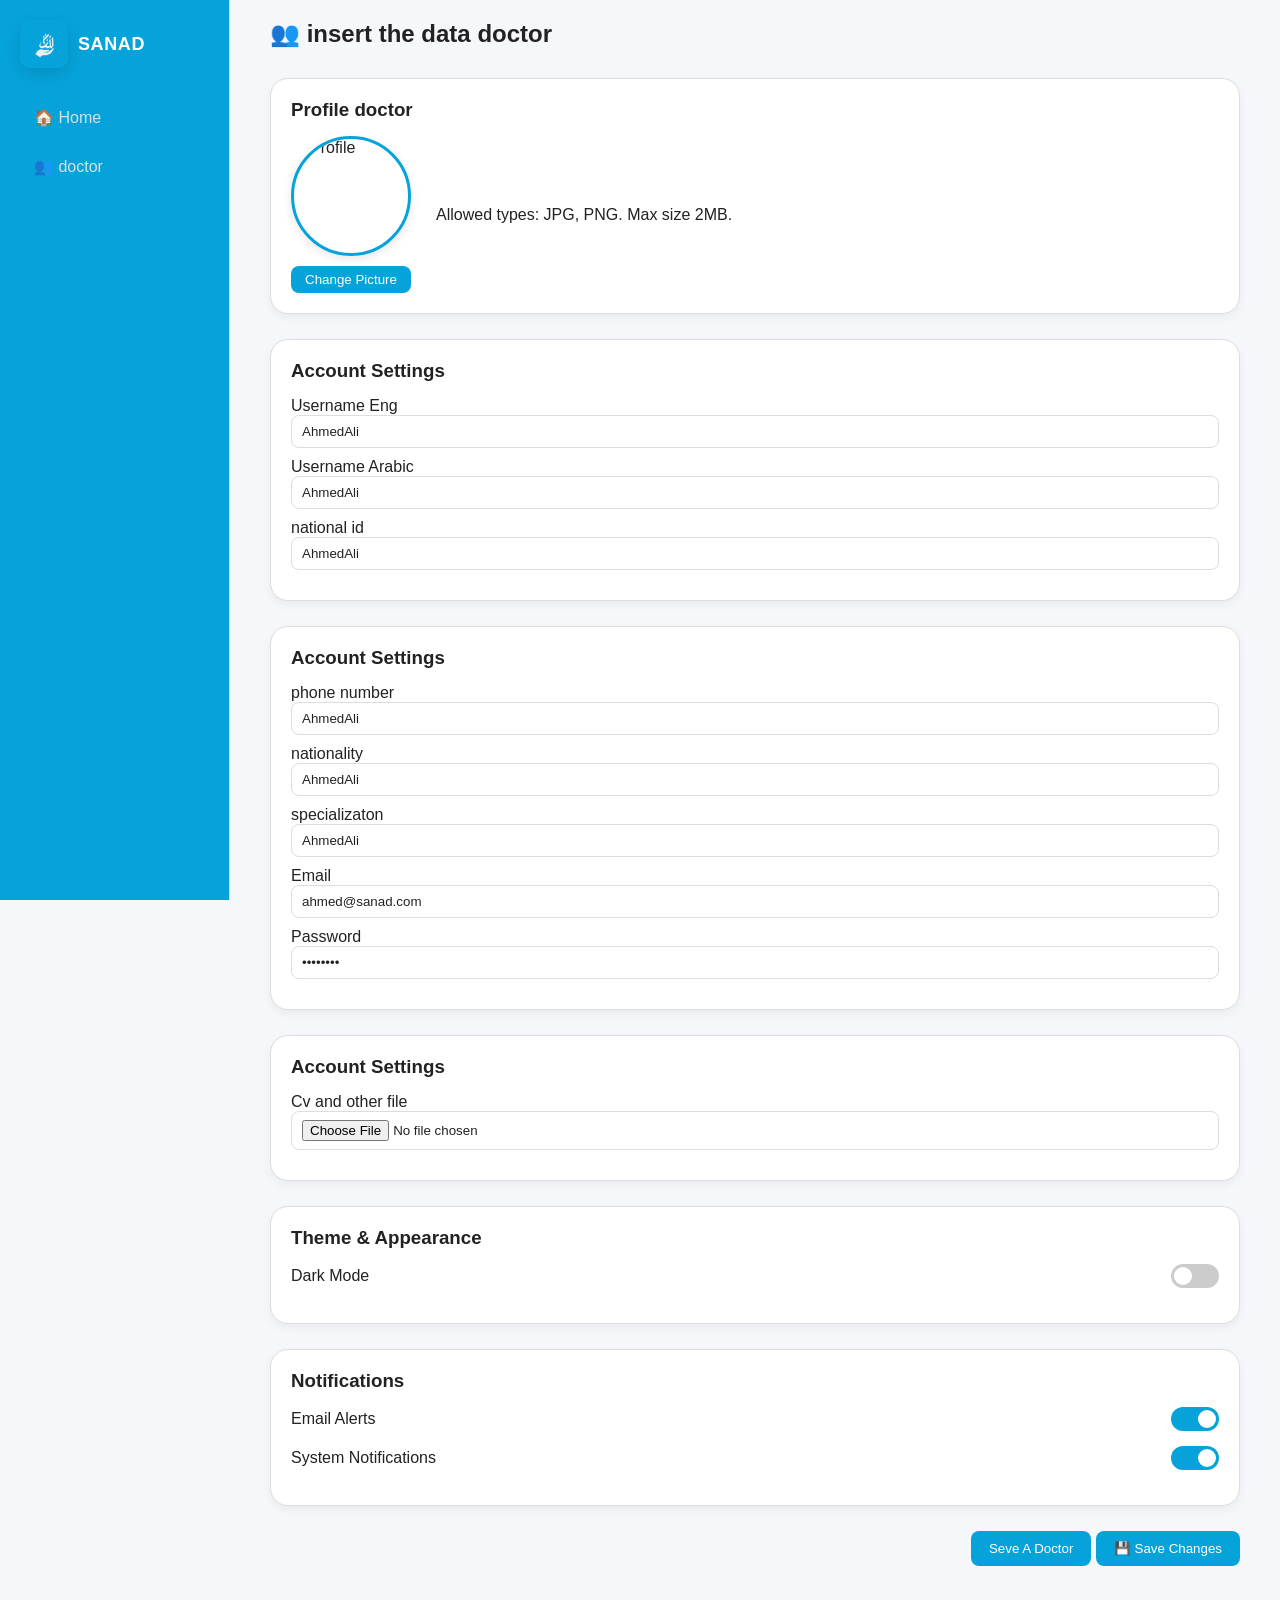
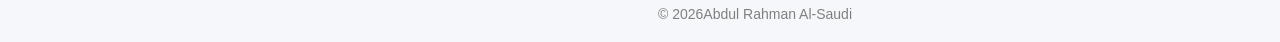
==== Sanad_/html/settings.html @ e752f37d "Initial commit" ====
<!DOCTYPE html>
<html lang="en">
<head>
  <meta charset="UTF-8" />
  <meta name="viewport" content="width=device-width, initial-scale=1.0" />
  <title>SANAD | users</title>
  <style>
    :root {
      --accent: #0ba29d;
      --accent-dark: #08867f;
      --bg: #f5f7fa;
      --card-bg: #fff;
      --text: #222;
      --border: #ddd;
    
    --primary: #06A3DA;
    --secondary: #F57E57;
    --light: #EEF9FF;
    --dark: #091E3E;
    --primary-blue: #14A2E2;
    --dark-blue: #0D2C48;
    --accent-orange: #ef5e32;
    --white: #FFFFFF;
    --light-gray: #F3F6F9;
    --darck-text:rgb(73, 71, 71);
    }

    body.dark-mode {
      --bg: #121212;
      --card-bg: #1e1e1e;
      --text: #f5f5f5;
      --border: #333;
    }

    * {
      box-sizing: border-box;
      font-family: "Poppins", sans-serif;
    }

    body {
      margin: 0;
      background: var(--bg);
      color: var(--text);
      transition: 0.4s;
    }

    .app {
      display: flex;
      min-height: 100vh;
    }

    /* ===== Sidebar ===== */
    .sidebar {
      width: 230px;
      background:var(--primary);
      border-right: 1px solid var(--border);
      padding: 20px;
      display: flex;
      flex-direction: column;
      justify-content: space-between;
      position: fixed;
      height: 100%;
    }

    .brand {
      display: flex;
      align-items: center;
      gap: 10px;
      color: var(--card-bg);
    }

    .brand-logo {
      width:48px;
      height:48px;
      border-radius:10px;
      object-fit:cover;
      box-shadow:0 6px 18px rgba(0,0,0,0.12);
      color: var(--card-bg);
    }.brand-text h3{
      margin:0;
      font-size:18px;
      letter-spacing:0.6px;
      color: var(--card-bg);
}.brand-text small{
      opacity:0.9;
      color: var(--card-bg);
      
}

    .menu {
      margin-top: 30px;
      display: flex;
      flex-direction: column;
      gap: 10px;
    }

    .menu-item {
      text-decoration: none;
      color: var(--border);
      padding: 10px 14px;
      border-radius: 10px;
      transition: 0.3s;
    }

    .menu-item:hover,
    .menu-item.active {
      background: var(--primary);
      color: white;
    }

    /* ===== Main ===== */
    .main {
      margin-left: 230px;
      padding: 20px 40px;
      width: 100%;
    }

    .topbar {
      display: flex;
      justify-content: space-between;
      align-items: center;
      margin-bottom: 30px;
    }

    .topbar h2 {
      margin: 0;
    }

    .card {
      background: var(--card-bg);
      border-radius: 18px;
      padding: 20px;
      box-shadow: 0 4px 10px rgba(0, 0, 0, 0.05);
      margin-bottom: 25px;
      border: 1px solid var(--border);
    }

    .card-head h3 {
      margin: 0 0 15px 0;
    }

    .form label {
      display: flex;
      flex-direction: column;
      margin-bottom: 10px;
    }

    .form input {
      padding: 8px 10px;
      border: 1px solid var(--border);
      border-radius: 8px;
      background: var(--card-bg);
      color: var(--text);
    }

    /* Toggle Switch */
    .switch {
      position: relative;
      display: inline-block;
      width: 48px;
      height: 24px;
    }

    .switch input {
      display: none;
    }

    .slider {
      position: absolute;
      cursor: pointer;
      background-color: #ccc;
      border-radius: 34px;
      top: 0;
      left: 0;
      right: 0;
      bottom: 0;
      transition: 0.4s;
    }

    .slider:before {
      position: absolute;
      content: "";
      height: 18px;
      width: 18px;
      left: 3px;
      bottom: 3px;
      background-color: white;
      border-radius: 50%;
      transition: 0.4s;
    }

    input:checked + .slider {
      background-color: var(--primary);
    }

    input:checked + .slider:before {
      transform: translateX(24px);
    }

    .toggle-row {
      display: flex;
      justify-content: space-between;
      align-items: center;
      margin-bottom: 15px;
    }

    .actions {
      text-align: right;
      margin-top: 20px;
    }

    .btn {
      background: var(--primary);
      color: #fff;
      border: none;
      border-radius: 8px;
      padding: 10px 18px;
      cursor: pointer;
      font-weight: 500;
      transition: 0.3s;
    }

    .btn:hover {
      background: var(--dark-blue);
    }

    .btn.saved {
      background-color: #1dbf73;
      box-shadow: 0 0 10px rgba(29, 191, 115, 0.6);
    }

    /* === Profile Picture Section === */
    .profile-section {
      display: flex;
      align-items: center;
      gap: 25px;
      flex-wrap: wrap;
    }

    .profile-pic-container {
      display: flex;
      flex-direction: column;
      align-items: center;
    }

    .profile-pic-container img {
      width: 120px;
      height: 120px;
      border-radius: 50%;
      object-fit: cover;
      border: 3px solid var(--primary);
      box-shadow: 0 3px 10px rgba(0, 0, 0, 0.1);
      transition: transform 0.3s ease;
    }

    .profile-pic-container img:hover {
      transform: scale(1.05);
    }

    .btn-sm {
      background: var(--primary);
      color: #fff;
      border: none;
      border-radius: 8px;
      padding: 6px 14px;
      margin-top: 10px;
      cursor: pointer;
      transition: 0.3s;
    }

    .btn-sm:hover {
      background: var(--accent-dark);
    }.btn_a a{
      text-decoration: none;
      color: white;
      text-transform: capitalize;
    }

    .footer {
      margin-top: 40px;
      text-align: center;
      color: gray;
      font-size: 14px;
    }
  </style>
</head>
<body>
  <div class="app page-enter">
    <!-- SIDEBAR -->
    <aside class="sidebar">
      <div>
        <div class="brand">
          <img src="../img/WhatsApp_Image_2025-11-02_at_16.21.10_8dbd2d5f-removebg-preview.png" class="brand-logo" alt="logo" />
          <div class="brand-text">
            <h3>SANAD</h3>
            <!--<small>Admin</small>-->
          </div>
        </div>
        <nav class="menu">
          <a href="../index.html" class="menu-item"><span>🏠</span> Home</a>
          <a href="./doctor.html" class="menu-item"><span>👥</span> doctor</a>
         <!-- <a href="./dashbord.html" class="menu-item"><span>🏠</span> Dashboard</a>-->
        </nav>
      </div>
    </aside>

    <!-- MAIN -->
    <main class="main">
      <header class="topbar">
        <h2>👥 insert the  data doctor</h2>
      </header>

      <section class="content settings-page">
        <!-- Profile Picture -->
        <div class="card profile-card">
          <div class="card-head"><h3>Profile doctor</h3></div>
          <div class="card-body profile-section">
            <div class="profile-pic-container">
              <img src="https://i.pravatar.cc/150?img=12" alt="Profile" id="profilePicPreview" />
              <input type="file" id="profilePicInput" accept="image/*" hidden />
              <button id="changePicBtn" class="btn-sm">Change Picture</button>
            </div>
            <p class="muted">Allowed types: JPG, PNG. Max size 2MB.</p>
          </div>
        </div>

        <!-- Account Settings -->
        <div class="card">
          <div class="card-head"><h3>Account Settings</h3></div>
          <div class="card-body form">
            <label>Username Eng <input type="text" id="username" value="AhmedAli" /></label>
            <label>Username  Arabic<input type="text" id="username" value="AhmedAli" /></label>
            <label>national id <input type="text" id="username" value="AhmedAli" /></label>
          </div>
        </div>
        <div class="card">
          <div class="card-head"><h3>Account Settings</h3></div>
          <div class="card-body form">
            <label>phone number <input type="text" id="username" value="AhmedAli" /></label>
            <label>nationality<input type="text" id="username" value="AhmedAli" /></label>
            <label>specializaton <input type="text" id="username" value="AhmedAli" /></label>
            <label>Email<input type="email" id="email" value="ahmed@sanad.com" /></label>
            <label>Password <input type="password" id="password" value="12345678" /></label>
          </div>
        </div>
        <div class="card">
          <div class="card-head"><h3>Account Settings</h3></div>
          <div class="card-body form">
            <label>Cv and other file <input type="file" id="username" value="AhmedAli" /></label>

          </div>
        </div>

        <!-- Theme -->
        <div class="card">
          <div class="card-head"><h3>Theme & Appearance</h3></div>
          <div class="card-body">
            <div class="toggle-row">
              <span>Dark Mode</span>
              <label class="switch">
                <input type="checkbox" id="themeSwitch">
                <span class="slider"></span>
              </label>
            </div>
          </div>
        </div>

        <!-- Notifications -->
        <div class="card">
          <div class="card-head"><h3>Notifications</h3></div>
          <div class="card-body">
            <div class="toggle-row">
              <span>Email Alerts</span>
              <label class="switch">
                <input type="checkbox" checked>
                <span class="slider"></span>
              </label>
            </div>
            <div class="toggle-row">
              <span>System Notifications</span>
              <label class="switch">
                <input type="checkbox" checked>
                <span class="slider"></span>
              </label>
            </div>
          </div>
        </div>

        <div class="actions">
          <button  class="btn btn_a"><a href="./joining_code.html">seve a doctor</a></button>
          <button id="saveBtn" class="btn">💾 Save Changes</button>
        </div>
      </section>

      <footer class="footer">
        <div>© <span id="year"></span>Abdul Rahman Al-Saudi</div>
      </footer>
    </main>
  </div>

  <script>
    const saveBtn = document.getElementById('saveBtn');
    const themeSwitch = document.getElementById('themeSwitch');
    const body = document.body;
    const profilePicInput = document.getElementById("profilePicInput");
    const profilePicPreview = document.getElementById("profilePicPreview");
    const changePicBtn = document.getElementById("changePicBtn");

    document.getElementById("year").textContent = new Date().getFullYear();

    // Theme Toggle
    themeSwitch.addEventListener('change', () => {
      body.classList.toggle('dark-mode', themeSwitch.checked);
      localStorage.setItem('theme', themeSwitch.checked ? 'dark' : 'light');
    });

    // Load Saved Theme
    if(localStorage.getItem('theme') === 'dark') {
      themeSwitch.checked = true;
      body.classList.add('dark-mode');
    }

    // Save Button Animation
    saveBtn.addEventListener('click', () => {
      saveBtn.textContent = "✅ Saved!";
      saveBtn.classList.add('saved');
      setTimeout(() => {
        saveBtn.textContent = "💾 Save Changes";
        saveBtn.classList.remove('saved');
      }, 1500);
    });

    // === Profile Picture Preview ===
    const savedPic = localStorage.getItem("profilePic");
    if (savedPic) profilePicPreview.src = savedPic;

    changePicBtn.addEventListener("click", () => profilePicInput.click());

    profilePicInput.addEventListener("change", () => {
      const file = profilePicInput.files[0];
      if (file && file.size < 2 * 1024 * 1024) {
        const reader = new FileReader();
        reader.onload = e => {
          profilePicPreview.src = e.target.result;
          localStorage.setItem("profilePic", e.target.result);
        };
        reader.readAsDataURL(file);
      } else {
        alert("❌ File too large or invalid type!");
      }
    });
  </script>
</body>
</html>
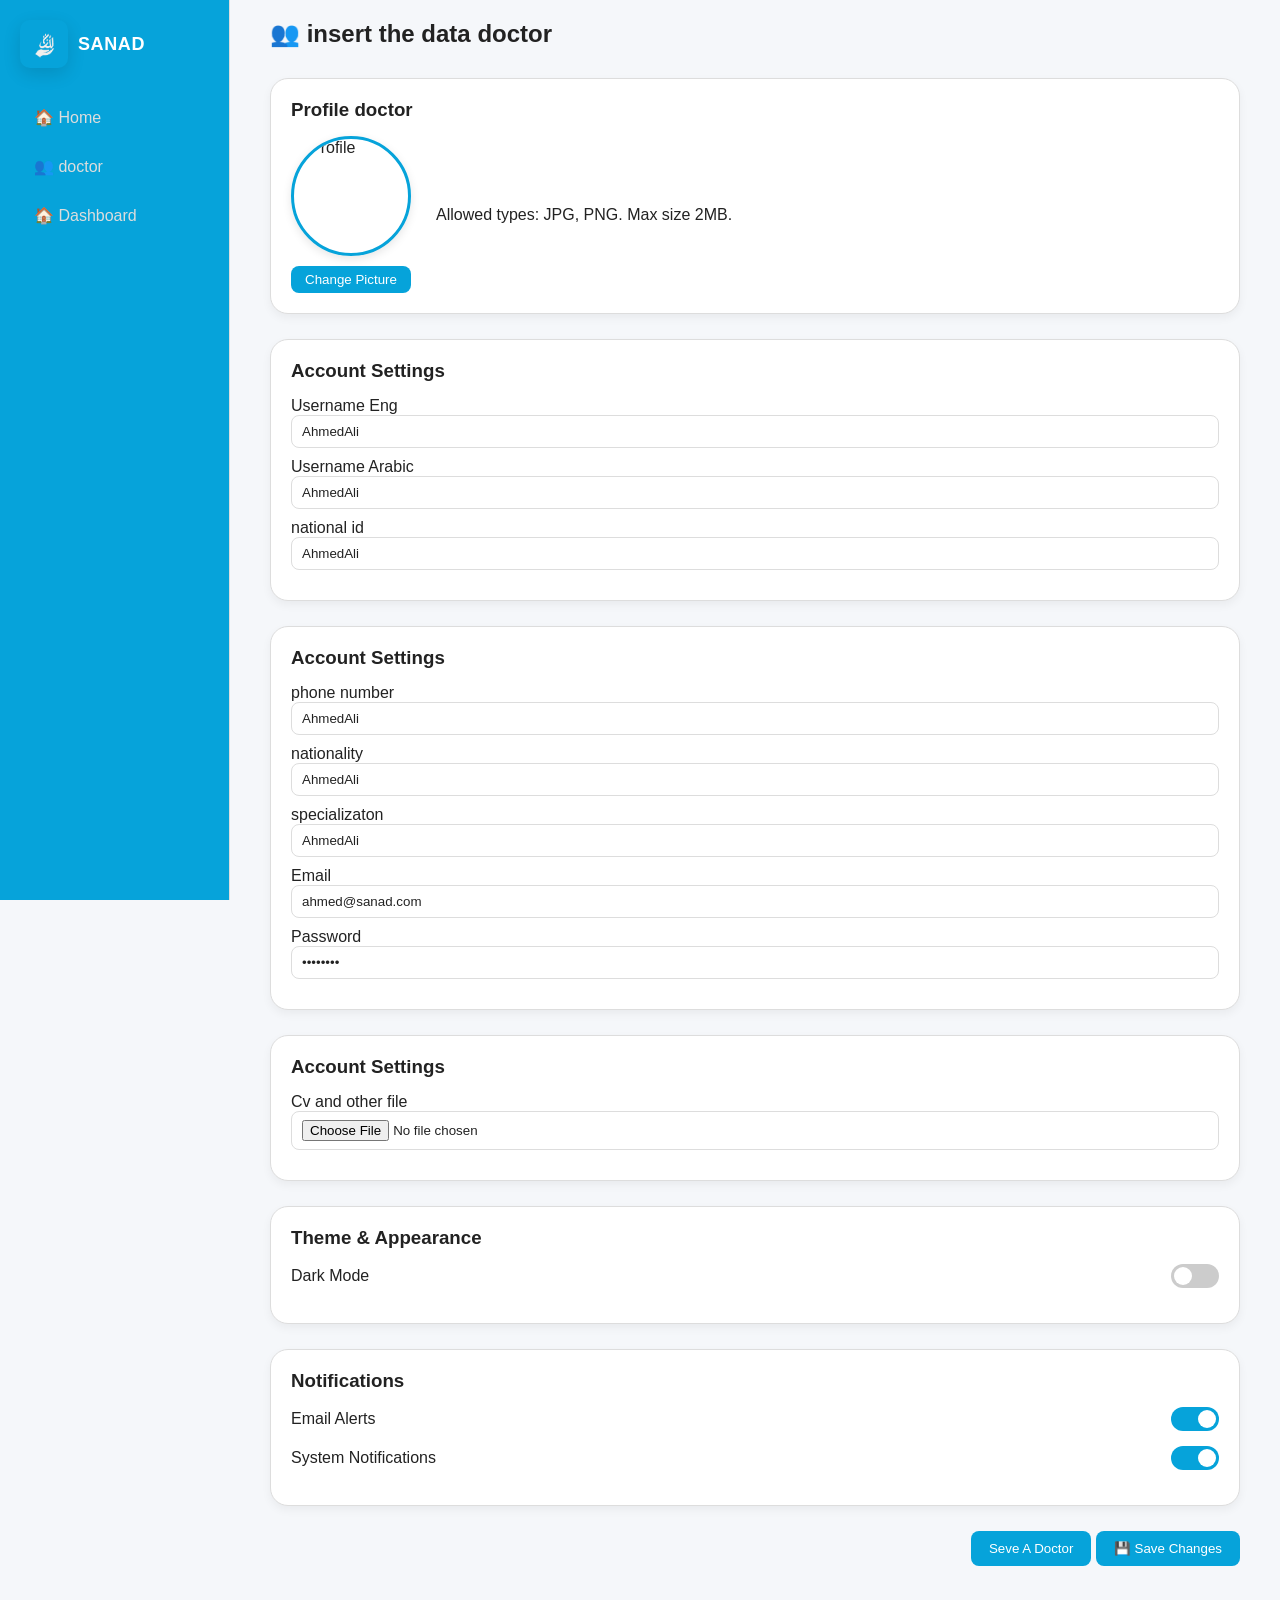
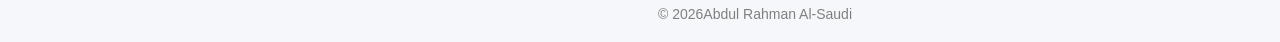
==== commit f4930f86: "done" ====
--- a/Sanad_/html/settings.html
+++ b/Sanad_/html/settings.html
@@ -299,7 +299,7 @@
         <nav class="menu">
           <a href="../index.html" class="menu-item"><span>🏠</span> Home</a>
           <a href="./doctor.html" class="menu-item"><span>👥</span> doctor</a>
-         <!-- <a href="./dashbord.html" class="menu-item"><span>🏠</span> Dashboard</a>-->
+          <a href="./log_in_in.html" class="menu-item"><span>🏠</span> Dashboard</a>
         </nav>
       </div>
     </aside>
